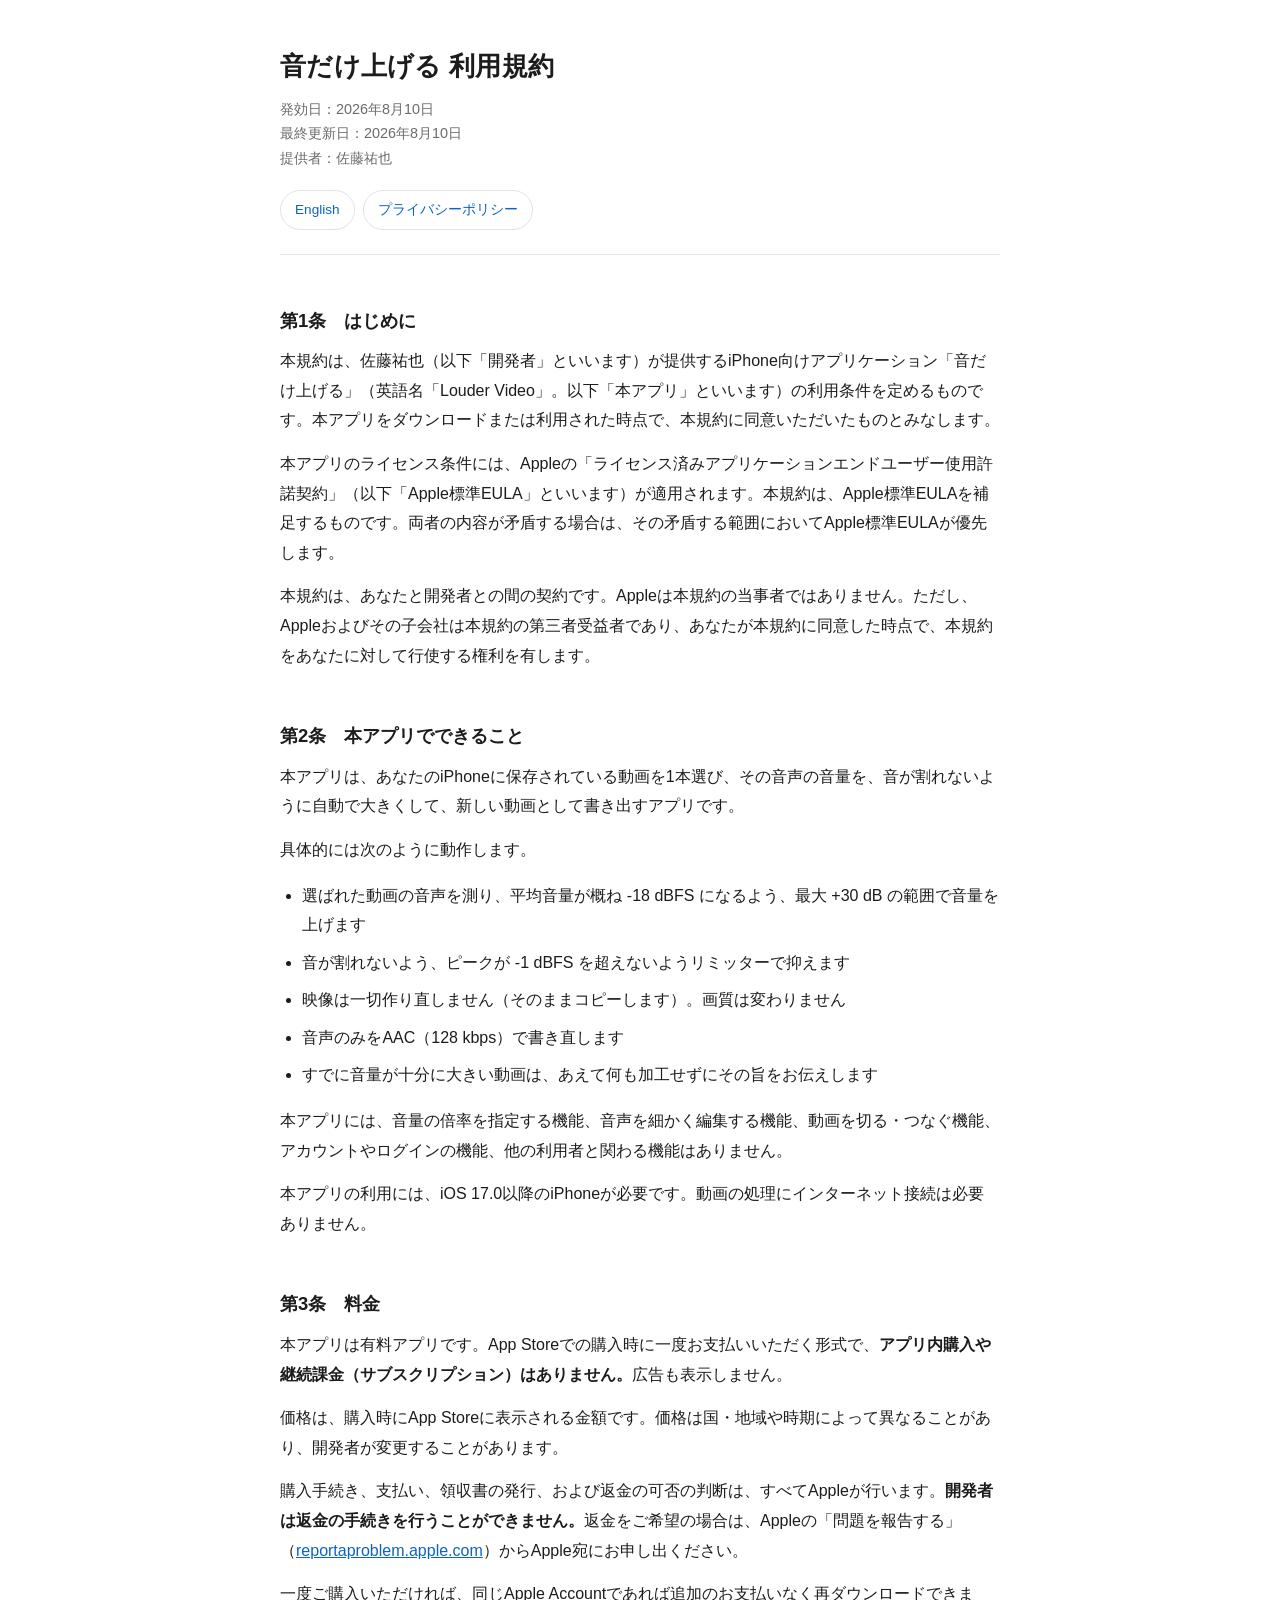
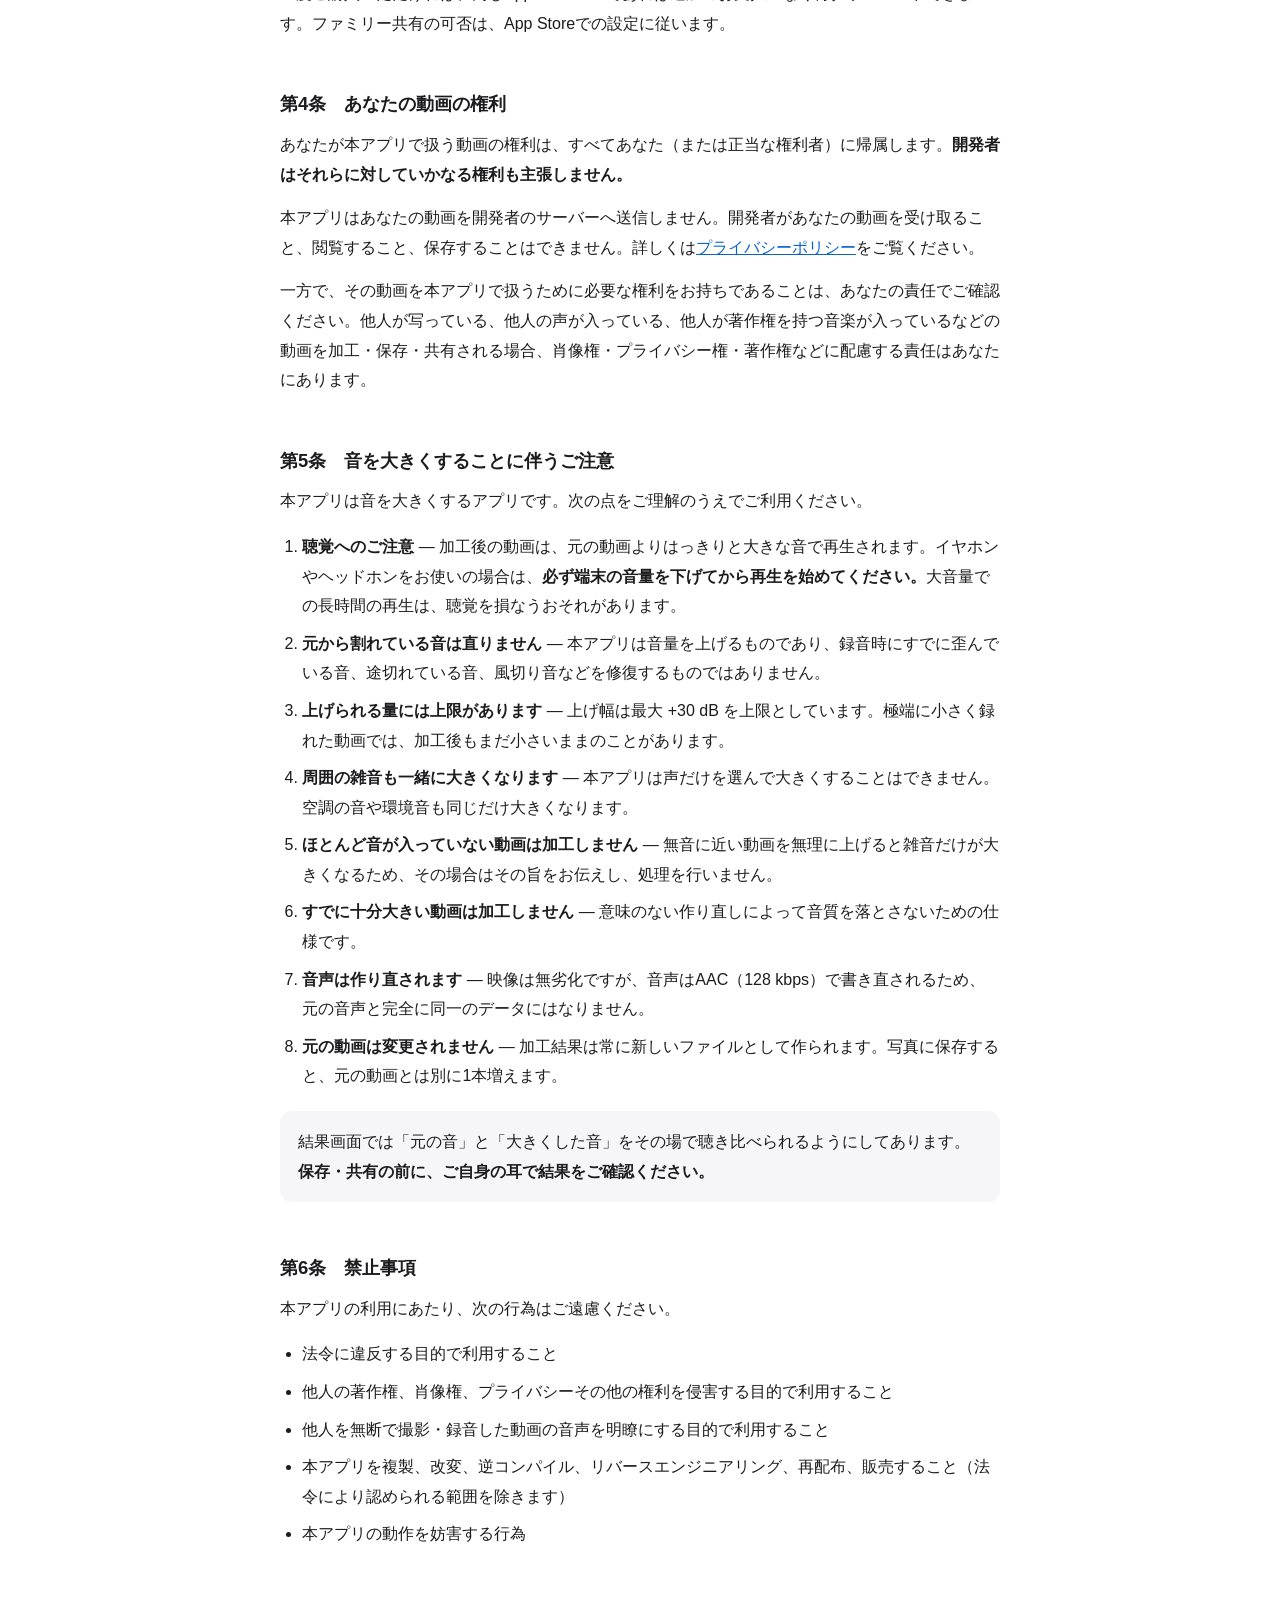
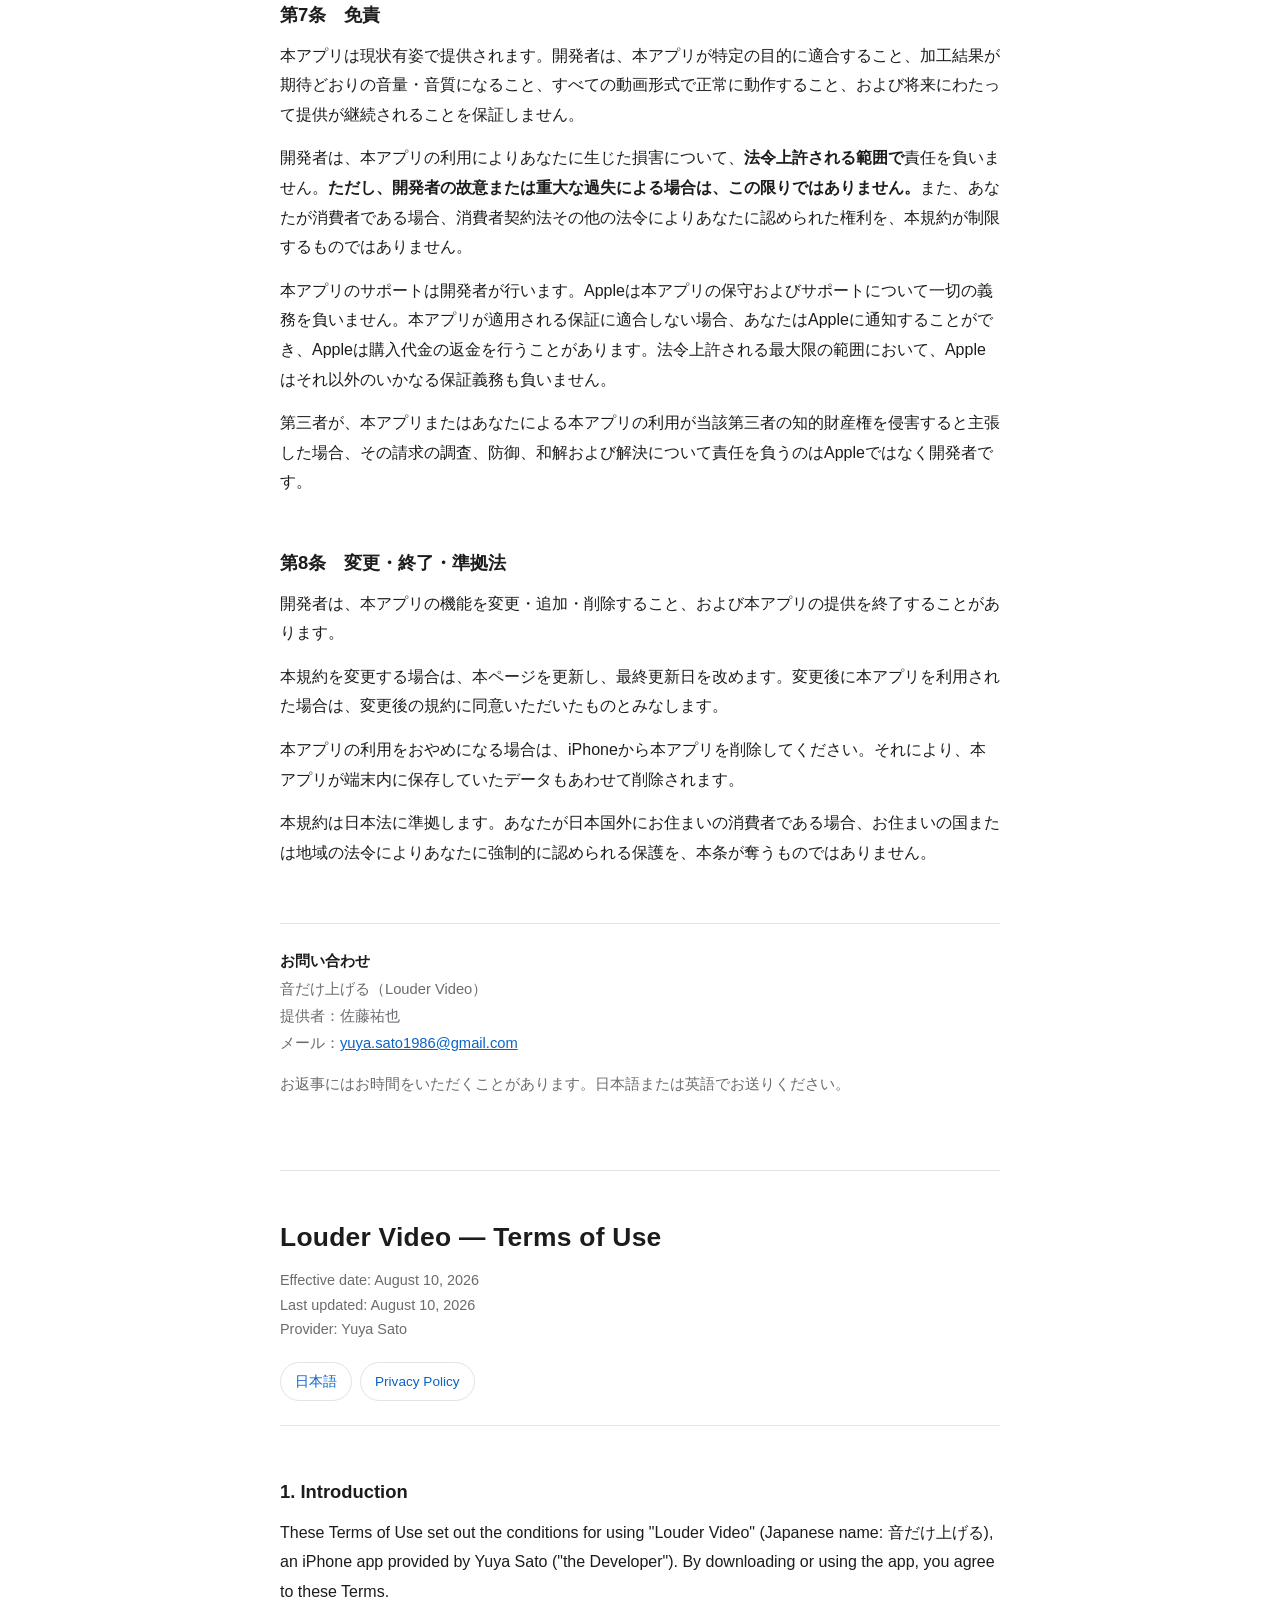
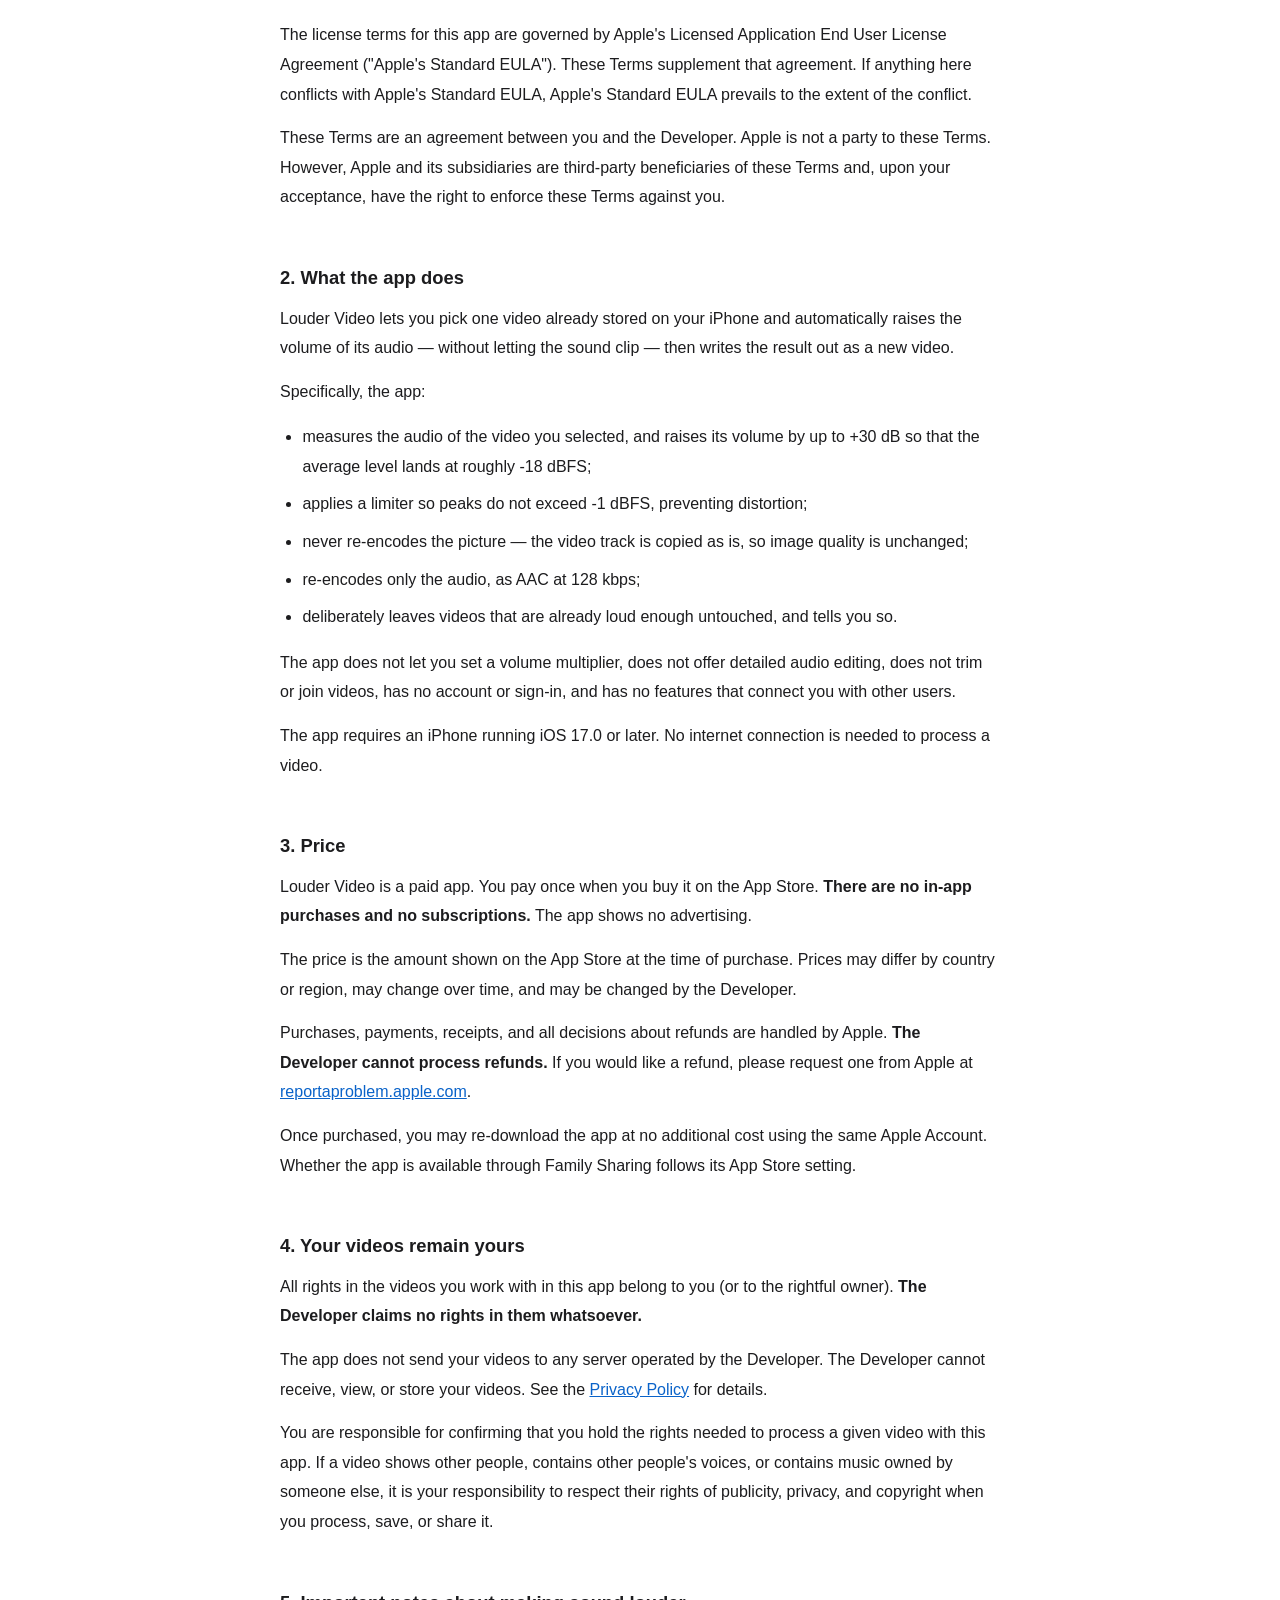
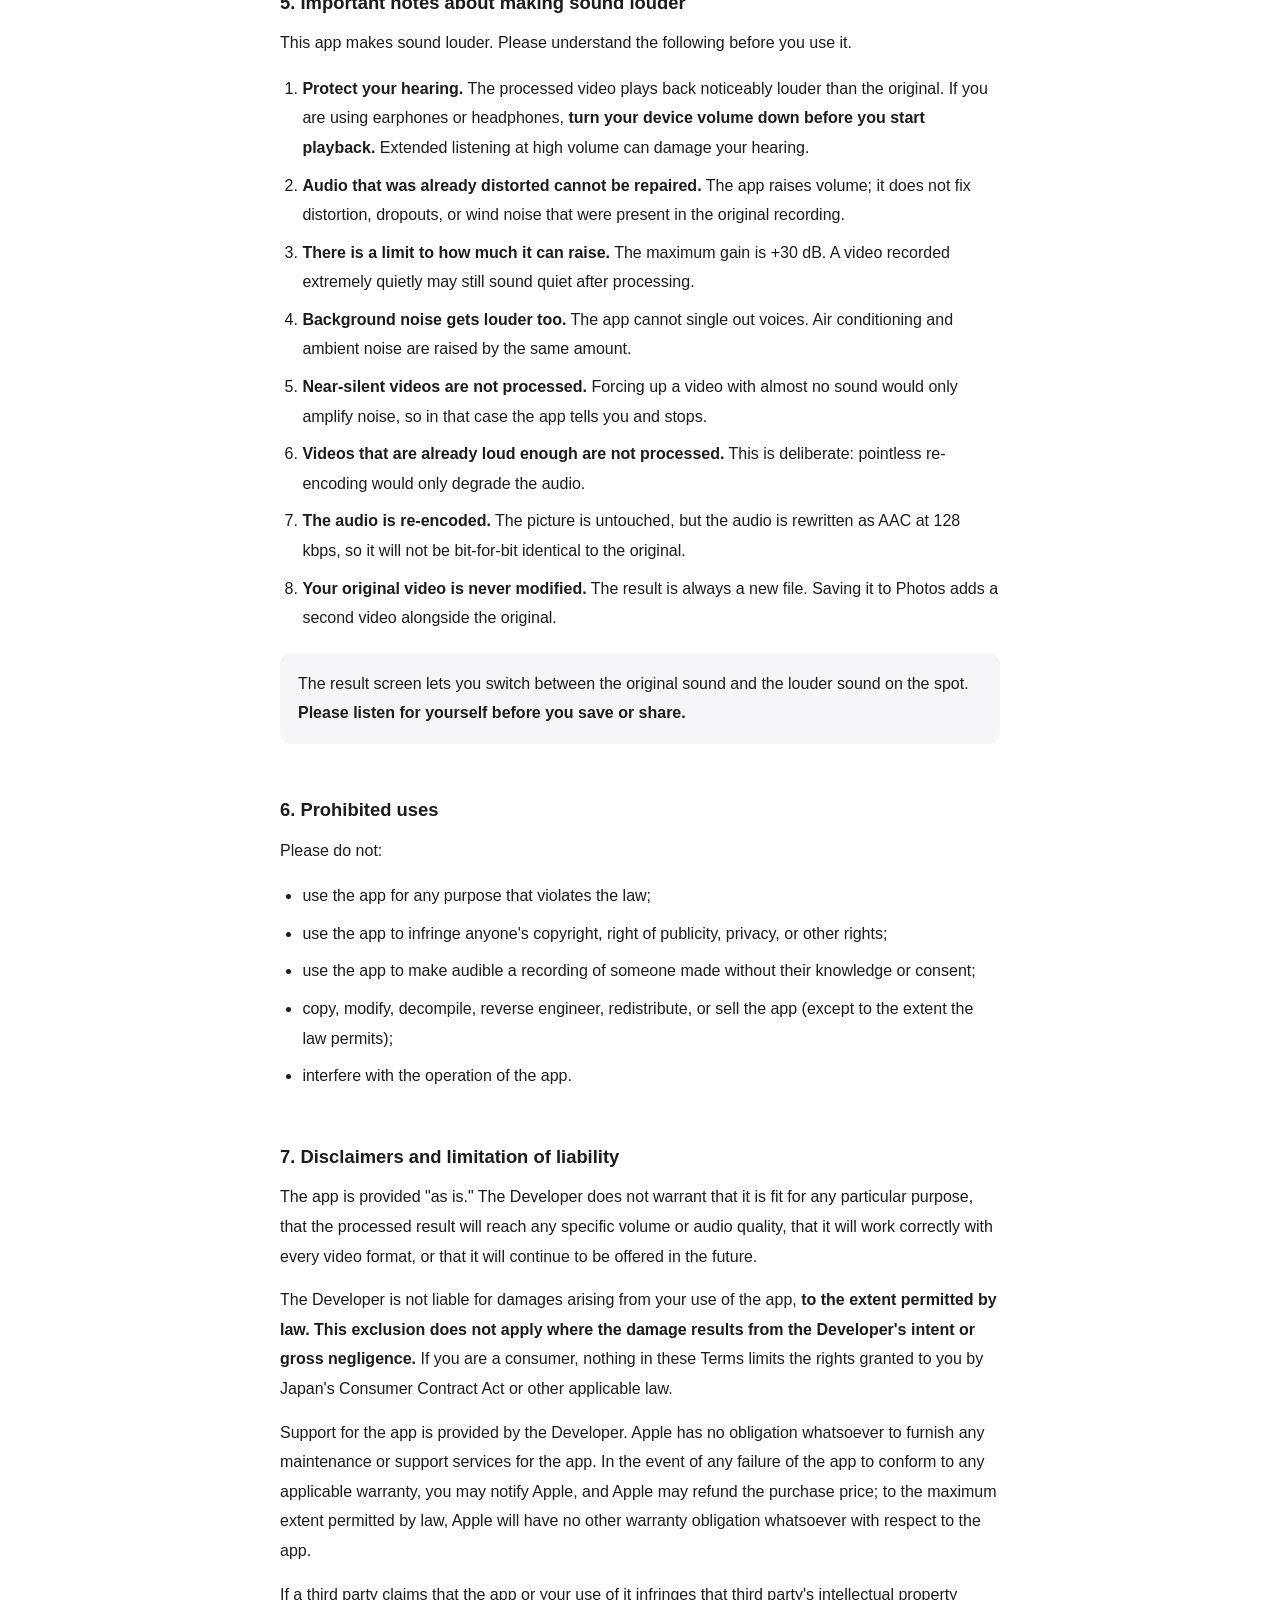
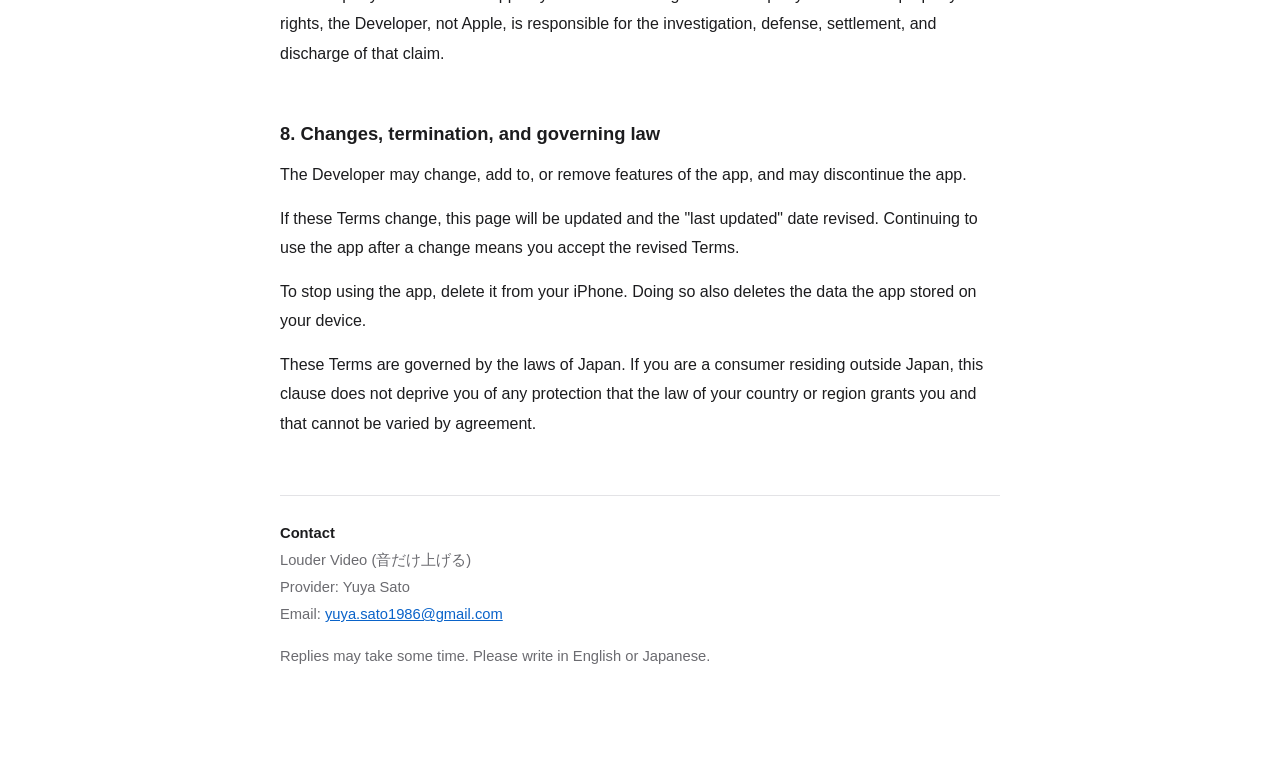
==== terms.html @ b2b2e490 "音だけ上げる (Louder Video) の利用規約とプライバシーポリシーを公開 App Store Connect に登録する公開URLのためのリポジトリ。 本体のソースは非公開のままにしたいので" ====
<!doctype html>
<html lang="ja">
<head>
<meta charset="utf-8">
<meta name="viewport" content="width=device-width, initial-scale=1">
<title>利用規約 / Terms of Use — 音だけ上げる (Louder Video)</title>
<link rel="stylesheet" href="style.css">
</head>
<body>
<main>

<!-- ==================== 日本語 ==================== -->
<section id="ja" class="lang-section" lang="ja">

<header class="doc">
  <h1>音だけ上げる 利用規約</h1>
  <p class="meta">
    発効日：2026年8月10日<br>
    最終更新日：2026年8月10日<br>
    提供者：佐藤祐也
  </p>
  <nav class="lang-switch">
    <a href="#en">English</a>
    <a href="privacy.html">プライバシーポリシー</a>
  </nav>
</header>

<h2>第1条　はじめに</h2>

<p>本規約は、佐藤祐也（以下「開発者」といいます）が提供するiPhone向けアプリケーション「音だけ上げる」（英語名「Louder Video」。以下「本アプリ」といいます）の利用条件を定めるものです。本アプリをダウンロードまたは利用された時点で、本規約に同意いただいたものとみなします。</p>

<p>本アプリのライセンス条件には、Appleの「ライセンス済みアプリケーションエンドユーザー使用許諾契約」（以下「Apple標準EULA」といいます）が適用されます。本規約は、Apple標準EULAを補足するものです。両者の内容が矛盾する場合は、その矛盾する範囲においてApple標準EULAが優先します。</p>

<p>本規約は、あなたと開発者との間の契約です。Appleは本規約の当事者ではありません。ただし、Appleおよびその子会社は本規約の第三者受益者であり、あなたが本規約に同意した時点で、本規約をあなたに対して行使する権利を有します。</p>

<h2>第2条　本アプリでできること</h2>

<p>本アプリは、あなたのiPhoneに保存されている動画を1本選び、その音声の音量を、音が割れないように自動で大きくして、新しい動画として書き出すアプリです。</p>

<p>具体的には次のように動作します。</p>
<ul>
  <li>選ばれた動画の音声を測り、平均音量が概ね -18 dBFS になるよう、最大 +30 dB の範囲で音量を上げます</li>
  <li>音が割れないよう、ピークが -1 dBFS を超えないようリミッターで抑えます</li>
  <li>映像は一切作り直しません（そのままコピーします）。画質は変わりません</li>
  <li>音声のみをAAC（128 kbps）で書き直します</li>
  <li>すでに音量が十分に大きい動画は、あえて何も加工せずにその旨をお伝えします</li>
</ul>

<p>本アプリには、音量の倍率を指定する機能、音声を細かく編集する機能、動画を切る・つなぐ機能、アカウントやログインの機能、他の利用者と関わる機能はありません。</p>

<p>本アプリの利用には、iOS 17.0以降のiPhoneが必要です。動画の処理にインターネット接続は必要ありません。</p>

<h2>第3条　料金</h2>

<p>本アプリは有料アプリです。App Storeでの購入時に一度お支払いいただく形式で、<strong>アプリ内購入や継続課金（サブスクリプション）はありません。</strong>広告も表示しません。</p>

<p>価格は、購入時にApp Storeに表示される金額です。価格は国・地域や時期によって異なることがあり、開発者が変更することがあります。</p>

<p>購入手続き、支払い、領収書の発行、および返金の可否の判断は、すべてAppleが行います。<strong>開発者は返金の手続きを行うことができません。</strong>返金をご希望の場合は、Appleの「問題を報告する」（<a href="https://reportaproblem.apple.com/">reportaproblem.apple.com</a>）からApple宛にお申し出ください。</p>

<p>一度ご購入いただければ、同じApple Accountであれば追加のお支払いなく再ダウンロードできます。ファミリー共有の可否は、App Storeでの設定に従います。</p>

<h2>第4条　あなたの動画の権利</h2>

<p>あなたが本アプリで扱う動画の権利は、すべてあなた（または正当な権利者）に帰属します。<strong>開発者はそれらに対していかなる権利も主張しません。</strong></p>

<p>本アプリはあなたの動画を開発者のサーバーへ送信しません。開発者があなたの動画を受け取ること、閲覧すること、保存することはできません。詳しくは<a href="privacy.html">プライバシーポリシー</a>をご覧ください。</p>

<p>一方で、その動画を本アプリで扱うために必要な権利をお持ちであることは、あなたの責任でご確認ください。他人が写っている、他人の声が入っている、他人が著作権を持つ音楽が入っているなどの動画を加工・保存・共有される場合、肖像権・プライバシー権・著作権などに配慮する責任はあなたにあります。</p>

<h2>第5条　音を大きくすることに伴うご注意</h2>

<p>本アプリは音を大きくするアプリです。次の点をご理解のうえでご利用ください。</p>

<ol>
  <li><strong>聴覚へのご注意</strong> — 加工後の動画は、元の動画よりはっきりと大きな音で再生されます。イヤホンやヘッドホンをお使いの場合は、<strong>必ず端末の音量を下げてから再生を始めてください。</strong>大音量での長時間の再生は、聴覚を損なうおそれがあります。</li>
  <li><strong>元から割れている音は直りません</strong> — 本アプリは音量を上げるものであり、録音時にすでに歪んでいる音、途切れている音、風切り音などを修復するものではありません。</li>
  <li><strong>上げられる量には上限があります</strong> — 上げ幅は最大 +30 dB を上限としています。極端に小さく録れた動画では、加工後もまだ小さいままのことがあります。</li>
  <li><strong>周囲の雑音も一緒に大きくなります</strong> — 本アプリは声だけを選んで大きくすることはできません。空調の音や環境音も同じだけ大きくなります。</li>
  <li><strong>ほとんど音が入っていない動画は加工しません</strong> — 無音に近い動画を無理に上げると雑音だけが大きくなるため、その場合はその旨をお伝えし、処理を行いません。</li>
  <li><strong>すでに十分大きい動画は加工しません</strong> — 意味のない作り直しによって音質を落とさないための仕様です。</li>
  <li><strong>音声は作り直されます</strong> — 映像は無劣化ですが、音声はAAC（128 kbps）で書き直されるため、元の音声と完全に同一のデータにはなりません。</li>
  <li><strong>元の動画は変更されません</strong> — 加工結果は常に新しいファイルとして作られます。写真に保存すると、元の動画とは別に1本増えます。</li>
</ol>

<div class="note">
  <p>結果画面では「元の音」と「大きくした音」をその場で聴き比べられるようにしてあります。<strong>保存・共有の前に、ご自身の耳で結果をご確認ください。</strong></p>
</div>

<h2>第6条　禁止事項</h2>

<p>本アプリの利用にあたり、次の行為はご遠慮ください。</p>
<ul>
  <li>法令に違反する目的で利用すること</li>
  <li>他人の著作権、肖像権、プライバシーその他の権利を侵害する目的で利用すること</li>
  <li>他人を無断で撮影・録音した動画の音声を明瞭にする目的で利用すること</li>
  <li>本アプリを複製、改変、逆コンパイル、リバースエンジニアリング、再配布、販売すること（法令により認められる範囲を除きます）</li>
  <li>本アプリの動作を妨害する行為</li>
</ul>

<h2>第7条　免責</h2>

<p>本アプリは現状有姿で提供されます。開発者は、本アプリが特定の目的に適合すること、加工結果が期待どおりの音量・音質になること、すべての動画形式で正常に動作すること、および将来にわたって提供が継続されることを保証しません。</p>

<p>開発者は、本アプリの利用によりあなたに生じた損害について、<strong>法令上許される範囲で</strong>責任を負いません。<strong>ただし、開発者の故意または重大な過失による場合は、この限りではありません。</strong>また、あなたが消費者である場合、消費者契約法その他の法令によりあなたに認められた権利を、本規約が制限するものではありません。</p>

<p>本アプリのサポートは開発者が行います。Appleは本アプリの保守およびサポートについて一切の義務を負いません。本アプリが適用される保証に適合しない場合、あなたはAppleに通知することができ、Appleは購入代金の返金を行うことがあります。法令上許される最大限の範囲において、Appleはそれ以外のいかなる保証義務も負いません。</p>

<p>第三者が、本アプリまたはあなたによる本アプリの利用が当該第三者の知的財産権を侵害すると主張した場合、その請求の調査、防御、和解および解決について責任を負うのはAppleではなく開発者です。</p>

<h2>第8条　変更・終了・準拠法</h2>

<p>開発者は、本アプリの機能を変更・追加・削除すること、および本アプリの提供を終了することがあります。</p>

<p>本規約を変更する場合は、本ページを更新し、最終更新日を改めます。変更後に本アプリを利用された場合は、変更後の規約に同意いただいたものとみなします。</p>

<p>本アプリの利用をおやめになる場合は、iPhoneから本アプリを削除してください。それにより、本アプリが端末内に保存していたデータもあわせて削除されます。</p>

<p>本規約は日本法に準拠します。あなたが日本国外にお住まいの消費者である場合、お住まいの国または地域の法令によりあなたに強制的に認められる保護を、本条が奪うものではありません。</p>

<footer class="doc">
  <p><strong>お問い合わせ</strong><br>
  音だけ上げる（Louder Video）<br>
  提供者：佐藤祐也<br>
  メール：<a href="mailto:yuya.sato1986@gmail.com">yuya.sato1986@gmail.com</a></p>
  <p>お返事にはお時間をいただくことがあります。日本語または英語でお送りください。</p>
</footer>

</section>

<hr class="section">

<!-- ==================== English ==================== -->
<section id="en" class="lang-section" lang="en">

<header class="doc">
  <h1>Louder Video — Terms of Use</h1>
  <p class="meta">
    Effective date: August 10, 2026<br>
    Last updated: August 10, 2026<br>
    Provider: Yuya Sato
  </p>
  <nav class="lang-switch">
    <a href="#ja">日本語</a>
    <a href="privacy.html#en">Privacy Policy</a>
  </nav>
</header>

<h2>1. Introduction</h2>

<p>These Terms of Use set out the conditions for using "Louder Video" (Japanese name: 音だけ上げる), an iPhone app provided by Yuya Sato ("the Developer"). By downloading or using the app, you agree to these Terms.</p>

<p>The license terms for this app are governed by Apple's Licensed Application End User License Agreement ("Apple's Standard EULA"). These Terms supplement that agreement. If anything here conflicts with Apple's Standard EULA, Apple's Standard EULA prevails to the extent of the conflict.</p>

<p>These Terms are an agreement between you and the Developer. Apple is not a party to these Terms. However, Apple and its subsidiaries are third-party beneficiaries of these Terms and, upon your acceptance, have the right to enforce these Terms against you.</p>

<h2>2. What the app does</h2>

<p>Louder Video lets you pick one video already stored on your iPhone and automatically raises the volume of its audio — without letting the sound clip — then writes the result out as a new video.</p>

<p>Specifically, the app:</p>
<ul>
  <li>measures the audio of the video you selected, and raises its volume by up to +30 dB so that the average level lands at roughly -18 dBFS;</li>
  <li>applies a limiter so peaks do not exceed -1 dBFS, preventing distortion;</li>
  <li>never re-encodes the picture — the video track is copied as is, so image quality is unchanged;</li>
  <li>re-encodes only the audio, as AAC at 128 kbps;</li>
  <li>deliberately leaves videos that are already loud enough untouched, and tells you so.</li>
</ul>

<p>The app does not let you set a volume multiplier, does not offer detailed audio editing, does not trim or join videos, has no account or sign-in, and has no features that connect you with other users.</p>

<p>The app requires an iPhone running iOS 17.0 or later. No internet connection is needed to process a video.</p>

<h2>3. Price</h2>

<p>Louder Video is a paid app. You pay once when you buy it on the App Store. <strong>There are no in-app purchases and no subscriptions.</strong> The app shows no advertising.</p>

<p>The price is the amount shown on the App Store at the time of purchase. Prices may differ by country or region, may change over time, and may be changed by the Developer.</p>

<p>Purchases, payments, receipts, and all decisions about refunds are handled by Apple. <strong>The Developer cannot process refunds.</strong> If you would like a refund, please request one from Apple at <a href="https://reportaproblem.apple.com/">reportaproblem.apple.com</a>.</p>

<p>Once purchased, you may re-download the app at no additional cost using the same Apple Account. Whether the app is available through Family Sharing follows its App Store setting.</p>

<h2>4. Your videos remain yours</h2>

<p>All rights in the videos you work with in this app belong to you (or to the rightful owner). <strong>The Developer claims no rights in them whatsoever.</strong></p>

<p>The app does not send your videos to any server operated by the Developer. The Developer cannot receive, view, or store your videos. See the <a href="privacy.html#en">Privacy Policy</a> for details.</p>

<p>You are responsible for confirming that you hold the rights needed to process a given video with this app. If a video shows other people, contains other people's voices, or contains music owned by someone else, it is your responsibility to respect their rights of publicity, privacy, and copyright when you process, save, or share it.</p>

<h2>5. Important notes about making sound louder</h2>

<p>This app makes sound louder. Please understand the following before you use it.</p>

<ol>
  <li><strong>Protect your hearing.</strong> The processed video plays back noticeably louder than the original. If you are using earphones or headphones, <strong>turn your device volume down before you start playback.</strong> Extended listening at high volume can damage your hearing.</li>
  <li><strong>Audio that was already distorted cannot be repaired.</strong> The app raises volume; it does not fix distortion, dropouts, or wind noise that were present in the original recording.</li>
  <li><strong>There is a limit to how much it can raise.</strong> The maximum gain is +30 dB. A video recorded extremely quietly may still sound quiet after processing.</li>
  <li><strong>Background noise gets louder too.</strong> The app cannot single out voices. Air conditioning and ambient noise are raised by the same amount.</li>
  <li><strong>Near-silent videos are not processed.</strong> Forcing up a video with almost no sound would only amplify noise, so in that case the app tells you and stops.</li>
  <li><strong>Videos that are already loud enough are not processed.</strong> This is deliberate: pointless re-encoding would only degrade the audio.</li>
  <li><strong>The audio is re-encoded.</strong> The picture is untouched, but the audio is rewritten as AAC at 128 kbps, so it will not be bit-for-bit identical to the original.</li>
  <li><strong>Your original video is never modified.</strong> The result is always a new file. Saving it to Photos adds a second video alongside the original.</li>
</ol>

<div class="note">
  <p>The result screen lets you switch between the original sound and the louder sound on the spot. <strong>Please listen for yourself before you save or share.</strong></p>
</div>

<h2>6. Prohibited uses</h2>

<p>Please do not:</p>
<ul>
  <li>use the app for any purpose that violates the law;</li>
  <li>use the app to infringe anyone's copyright, right of publicity, privacy, or other rights;</li>
  <li>use the app to make audible a recording of someone made without their knowledge or consent;</li>
  <li>copy, modify, decompile, reverse engineer, redistribute, or sell the app (except to the extent the law permits);</li>
  <li>interfere with the operation of the app.</li>
</ul>

<h2>7. Disclaimers and limitation of liability</h2>

<p>The app is provided "as is." The Developer does not warrant that it is fit for any particular purpose, that the processed result will reach any specific volume or audio quality, that it will work correctly with every video format, or that it will continue to be offered in the future.</p>

<p>The Developer is not liable for damages arising from your use of the app, <strong>to the extent permitted by law. This exclusion does not apply where the damage results from the Developer's intent or gross negligence.</strong> If you are a consumer, nothing in these Terms limits the rights granted to you by Japan's Consumer Contract Act or other applicable law.</p>

<p>Support for the app is provided by the Developer. Apple has no obligation whatsoever to furnish any maintenance or support services for the app. In the event of any failure of the app to conform to any applicable warranty, you may notify Apple, and Apple may refund the purchase price; to the maximum extent permitted by law, Apple will have no other warranty obligation whatsoever with respect to the app.</p>

<p>If a third party claims that the app or your use of it infringes that third party's intellectual property rights, the Developer, not Apple, is responsible for the investigation, defense, settlement, and discharge of that claim.</p>

<h2>8. Changes, termination, and governing law</h2>

<p>The Developer may change, add to, or remove features of the app, and may discontinue the app.</p>

<p>If these Terms change, this page will be updated and the "last updated" date revised. Continuing to use the app after a change means you accept the revised Terms.</p>

<p>To stop using the app, delete it from your iPhone. Doing so also deletes the data the app stored on your device.</p>

<p>These Terms are governed by the laws of Japan. If you are a consumer residing outside Japan, this clause does not deprive you of any protection that the law of your country or region grants you and that cannot be varied by agreement.</p>

<footer class="doc">
  <p><strong>Contact</strong><br>
  Louder Video (音だけ上げる)<br>
  Provider: Yuya Sato<br>
  Email: <a href="mailto:yuya.sato1986@gmail.com">yuya.sato1986@gmail.com</a></p>
  <p>Replies may take some time. Please write in English or Japanese.</p>
</footer>

</section>

</main>
</body>
</html>
---- style.css ----
/* 音だけ上げる / Louder Video — 法的文書の共通スタイル */

:root {
  --bg: #ffffff;
  --fg: #1c1c1e;
  --muted: #6b6b70;
  --line: #e3e3e6;
  --accent: #0a63c9;
  --card: #f6f6f8;
}

@media (prefers-color-scheme: dark) {
  :root {
    --bg: #131315;
    --fg: #ececef;
    --muted: #9a9aa0;
    --line: #303034;
    --accent: #6fb0ff;
    --card: #1d1d20;
  }
}

* { box-sizing: border-box; }

html { -webkit-text-size-adjust: 100%; }

body {
  margin: 0;
  padding: 0 20px 96px;
  background: var(--bg);
  color: var(--fg);
  font-family: -apple-system, BlinkMacSystemFont, "Hiragino Sans", "Noto Sans JP", "Segoe UI", Roboto, sans-serif;
  font-size: 16px;
  line-height: 1.85;
  -webkit-font-smoothing: antialiased;
}

main {
  max-width: 720px;
  margin: 0 auto;
}

header.doc {
  padding: 48px 0 24px;
  border-bottom: 1px solid var(--line);
  margin-bottom: 32px;
}

h1 {
  font-size: 1.65rem;
  line-height: 1.4;
  margin: 0 0 12px;
  letter-spacing: 0.01em;
}

h2 {
  font-size: 1.15rem;
  margin: 44px 0 12px;
  padding-top: 8px;
  line-height: 1.5;
}

h3 {
  font-size: 1rem;
  margin: 28px 0 8px;
}

p, li { margin: 0 0 14px; }

ul, ol { padding-left: 1.4em; }

li { margin-bottom: 8px; }

.meta {
  color: var(--muted);
  font-size: 0.9rem;
  line-height: 1.7;
  margin: 0;
}

.lang-switch {
  display: flex;
  gap: 8px;
  margin: 20px 0 0;
  flex-wrap: wrap;
}

.lang-switch a {
  display: inline-block;
  padding: 6px 14px;
  border: 1px solid var(--line);
  border-radius: 999px;
  font-size: 0.85rem;
  text-decoration: none;
  color: var(--accent);
}

a { color: var(--accent); }

.note {
  background: var(--card);
  border-radius: 12px;
  padding: 16px 18px;
  margin: 20px 0;
}

.note p:last-child { margin-bottom: 0; }

.table-wrap {
  overflow-x: auto;
  margin: 16px 0 20px;
  -webkit-overflow-scrolling: touch;
}

table {
  border-collapse: collapse;
  width: 100%;
  min-width: 460px;
  font-size: 0.92rem;
}

th, td {
  border: 1px solid var(--line);
  padding: 10px 12px;
  text-align: left;
  vertical-align: top;
  line-height: 1.65;
}

th { background: var(--card); font-weight: 600; }

hr.section {
  border: 0;
  border-top: 1px solid var(--line);
  margin: 72px 0 0;
}

footer.doc {
  margin-top: 56px;
  padding-top: 24px;
  border-top: 1px solid var(--line);
  color: var(--muted);
  font-size: 0.92rem;
}

footer.doc strong { color: var(--fg); }

.lang-section { scroll-margin-top: 24px; }
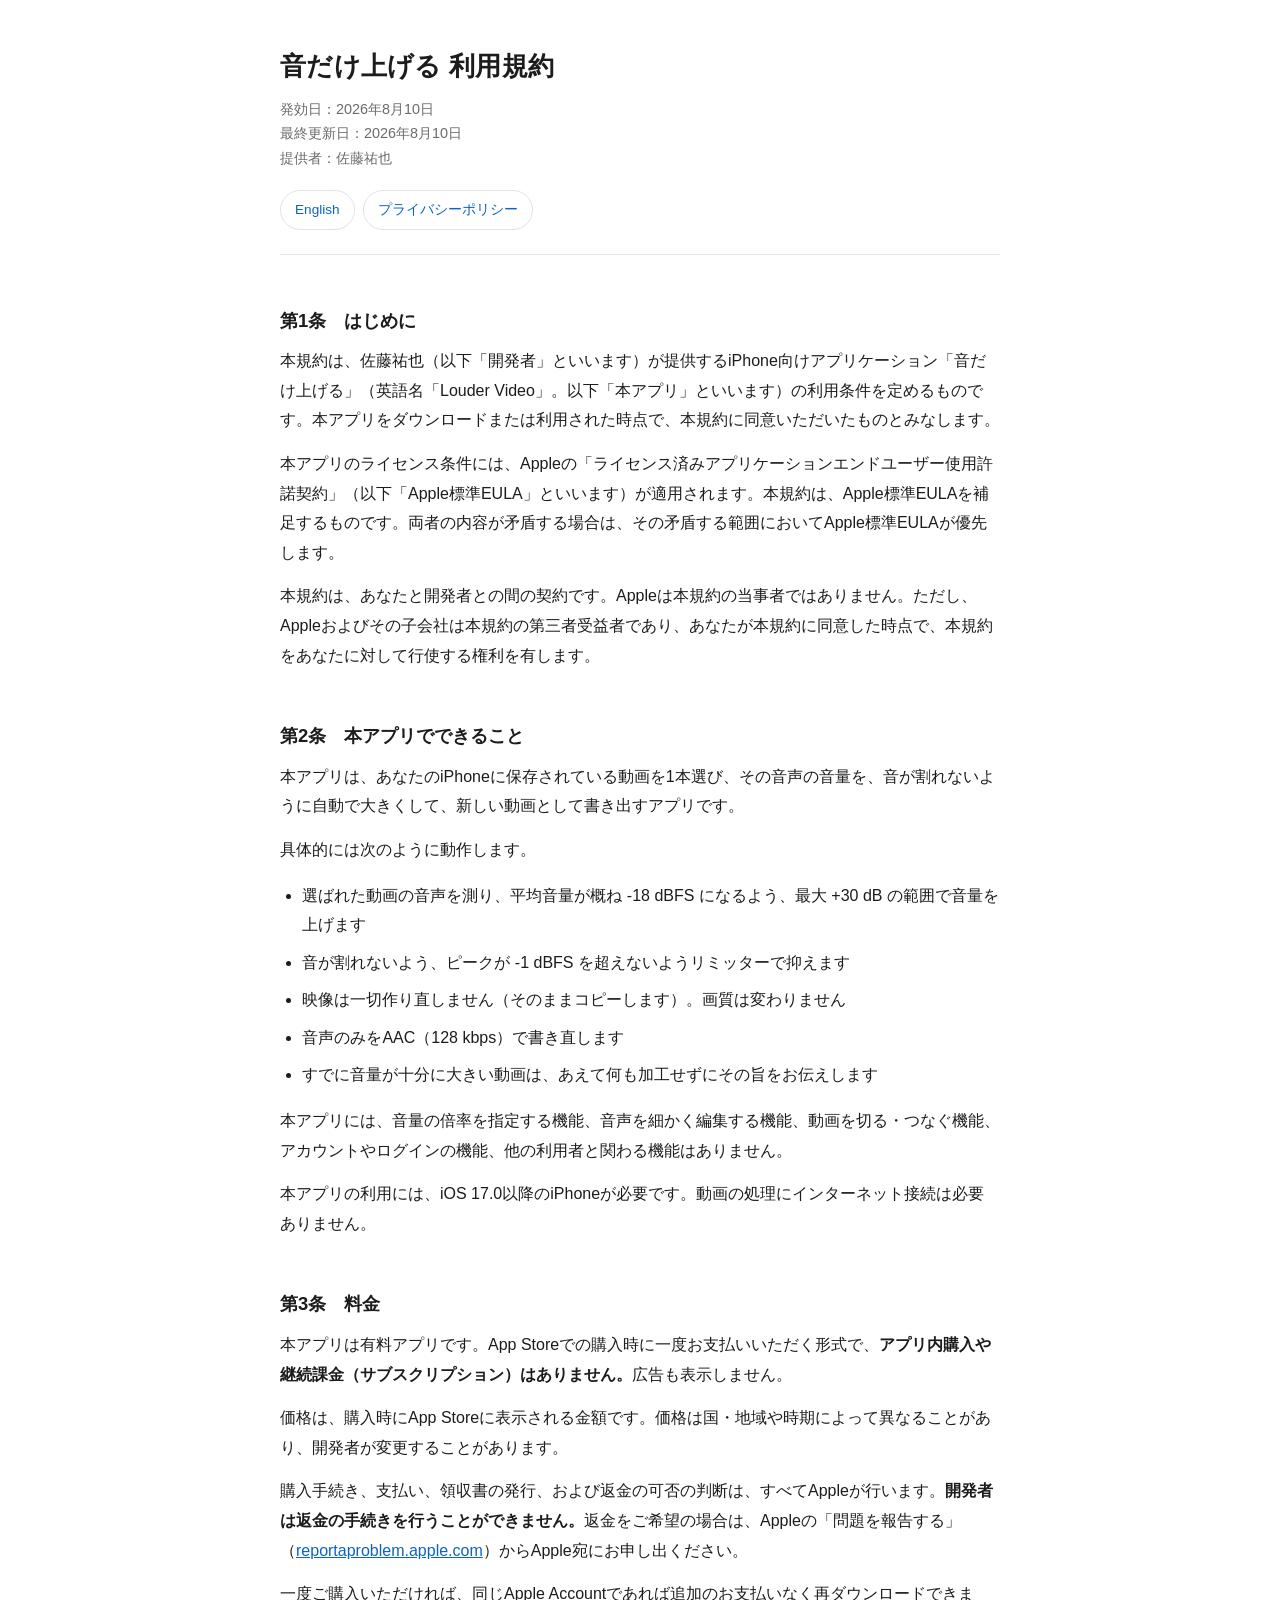
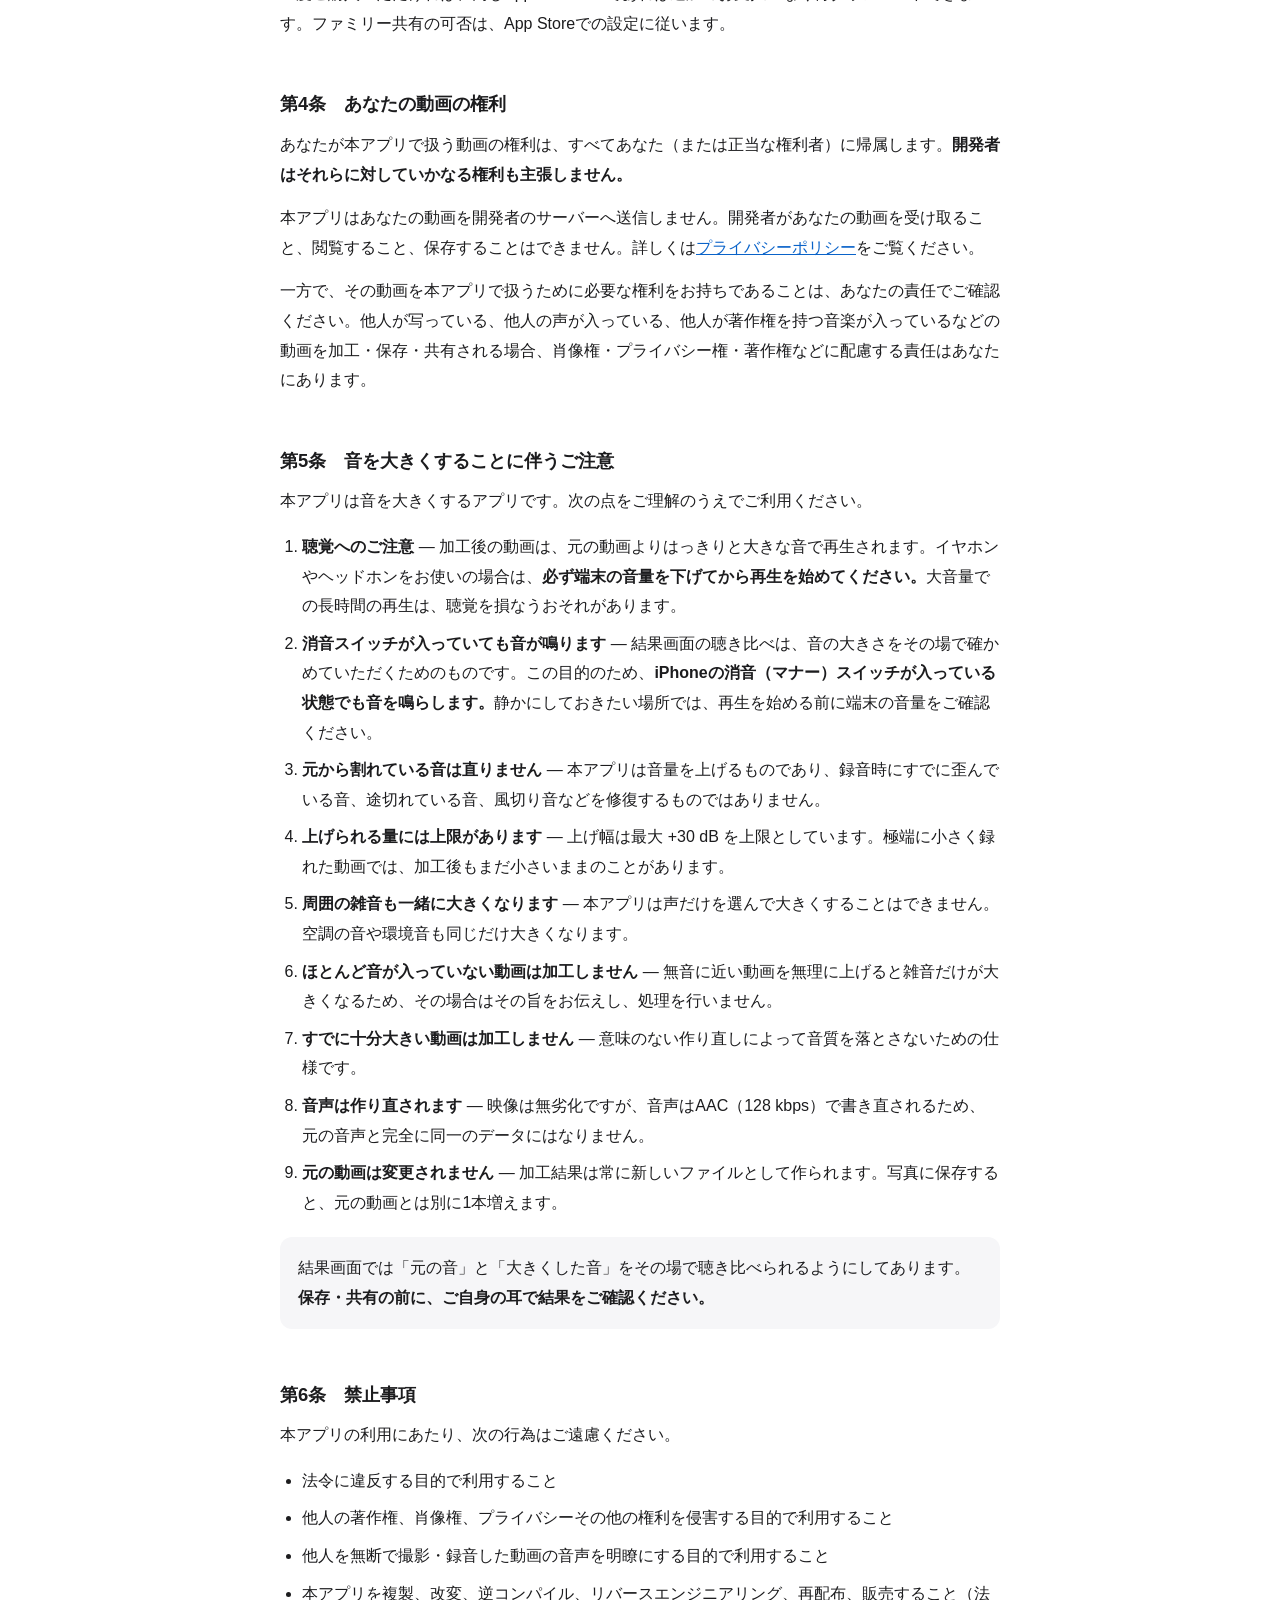
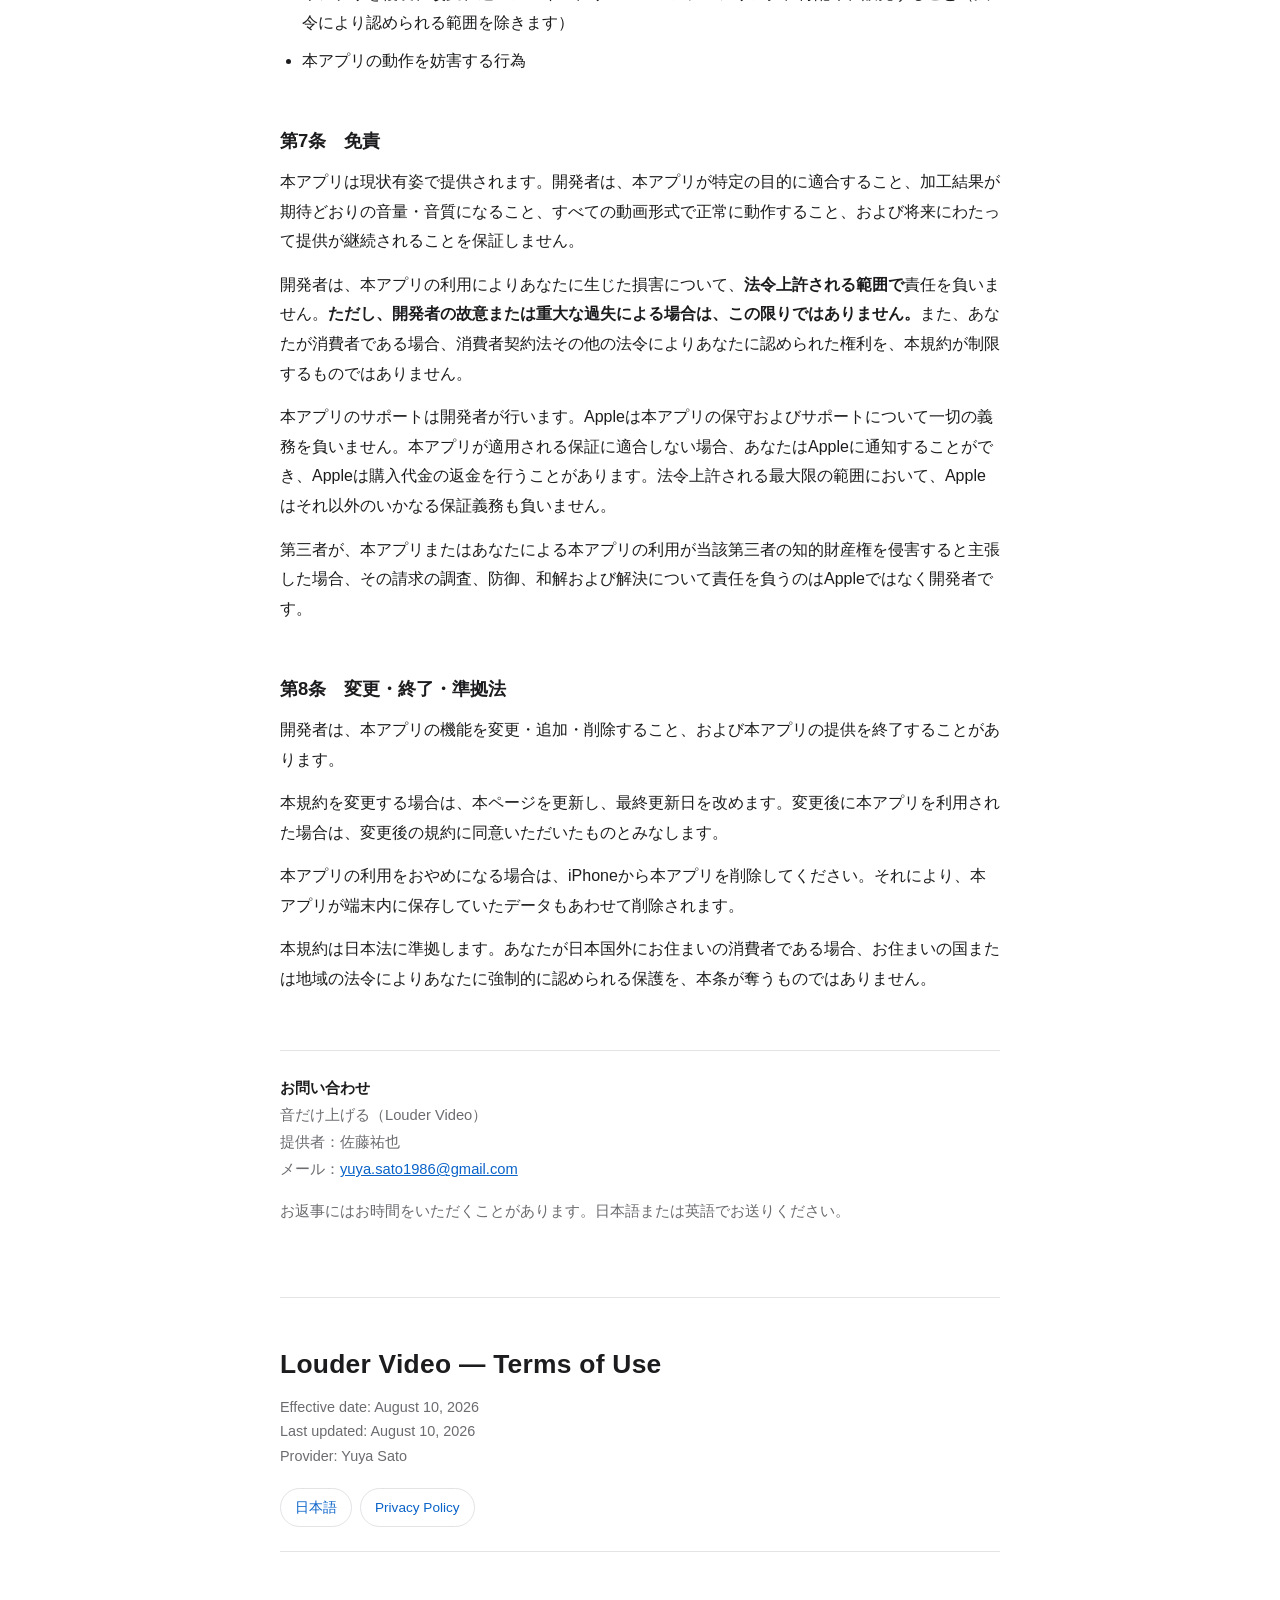
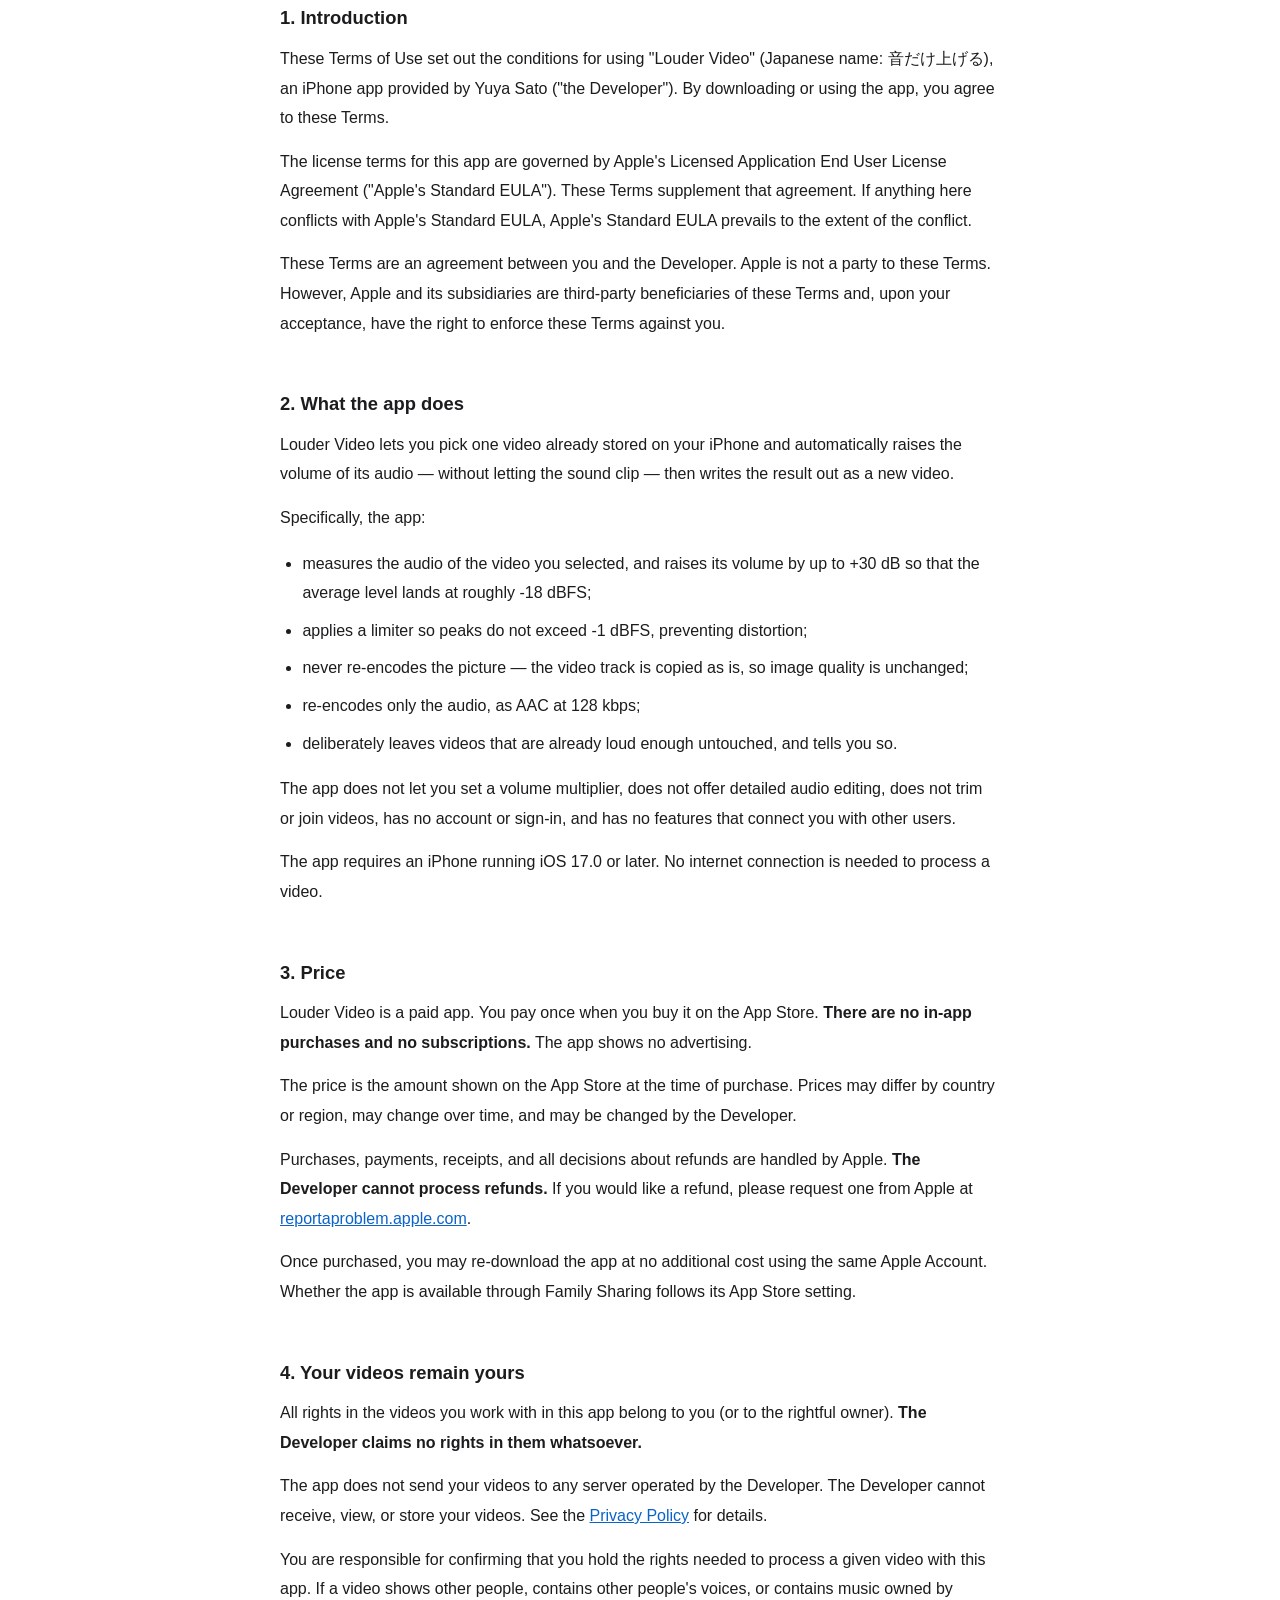
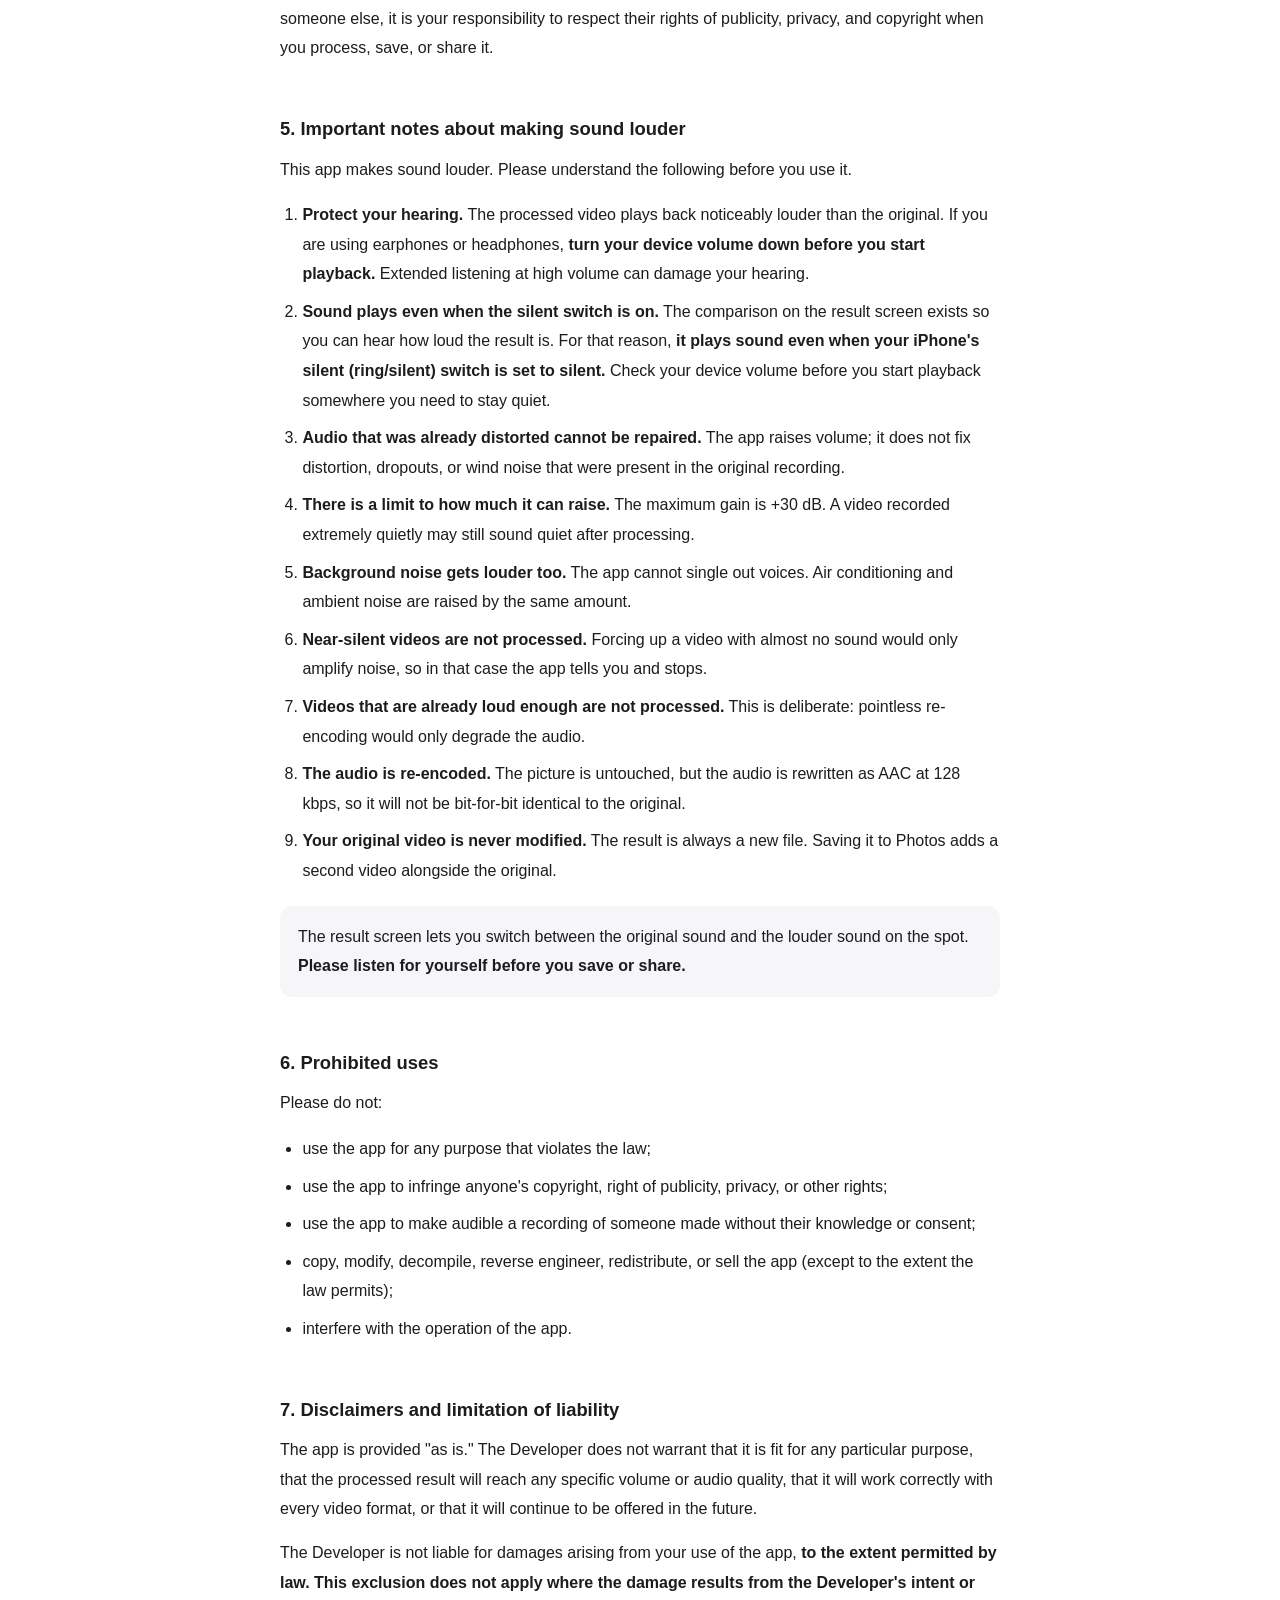
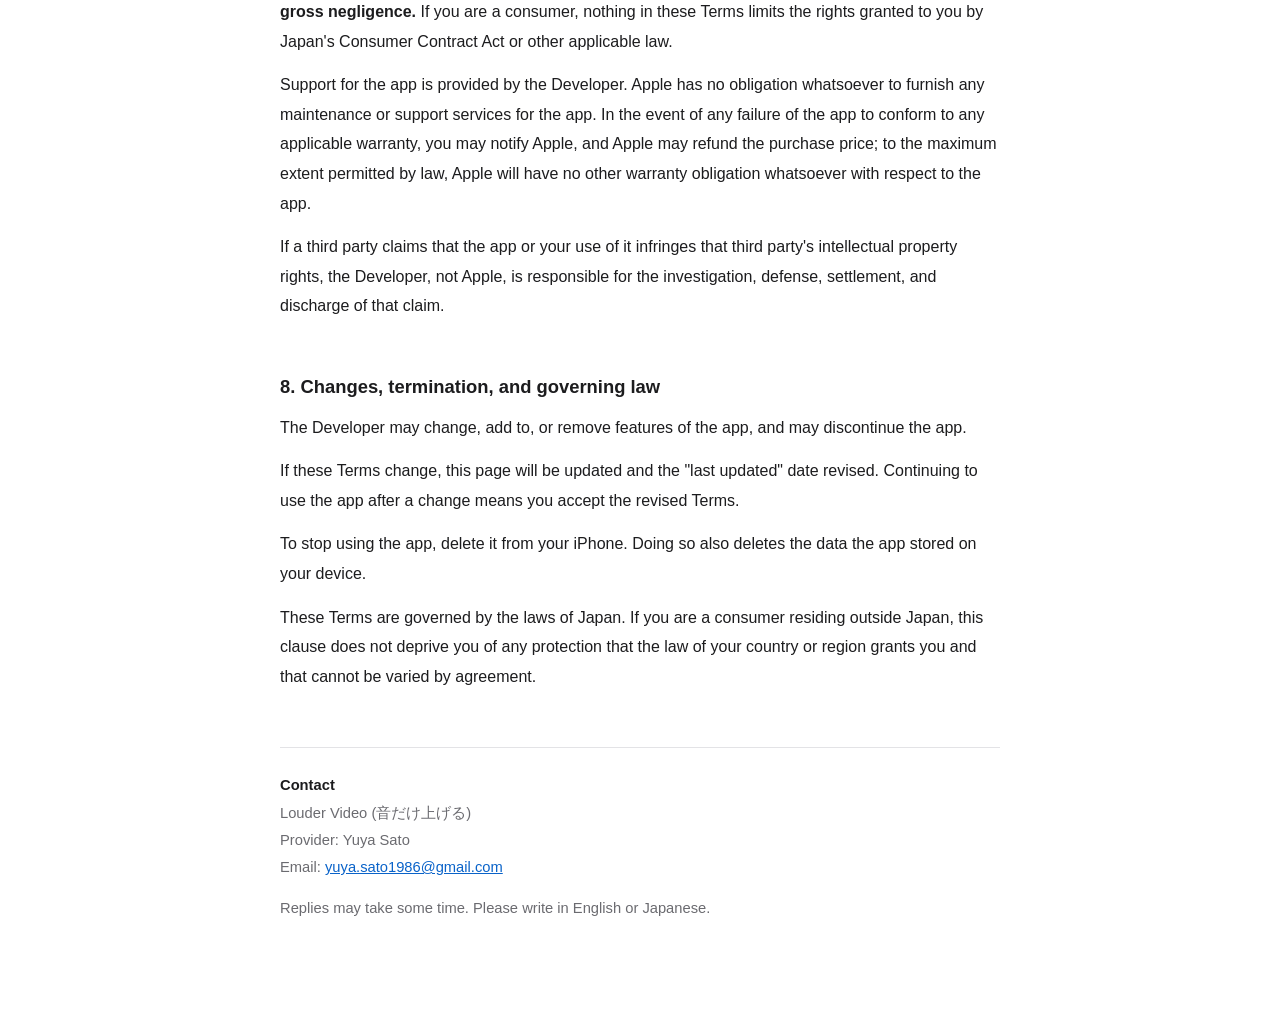
==== commit f68e7038: "利用規約: 消音スイッチが入っていても聴き比べの音が鳴ることを明記(日英)" ====
--- a/terms.html
+++ b/terms.html
@@ -74,6 +74,7 @@
 
 <ol>
   <li><strong>聴覚へのご注意</strong> — 加工後の動画は、元の動画よりはっきりと大きな音で再生されます。イヤホンやヘッドホンをお使いの場合は、<strong>必ず端末の音量を下げてから再生を始めてください。</strong>大音量での長時間の再生は、聴覚を損なうおそれがあります。</li>
+  <li><strong>消音スイッチが入っていても音が鳴ります</strong> — 結果画面の聴き比べは、音の大きさをその場で確かめていただくためのものです。この目的のため、<strong>iPhoneの消音（マナー）スイッチが入っている状態でも音を鳴らします。</strong>静かにしておきたい場所では、再生を始める前に端末の音量をご確認ください。</li>
   <li><strong>元から割れている音は直りません</strong> — 本アプリは音量を上げるものであり、録音時にすでに歪んでいる音、途切れている音、風切り音などを修復するものではありません。</li>
   <li><strong>上げられる量には上限があります</strong> — 上げ幅は最大 +30 dB を上限としています。極端に小さく録れた動画では、加工後もまだ小さいままのことがあります。</li>
   <li><strong>周囲の雑音も一緒に大きくなります</strong> — 本アプリは声だけを選んで大きくすることはできません。空調の音や環境音も同じだけ大きくなります。</li>
@@ -195,6 +196,7 @@
 
 <ol>
   <li><strong>Protect your hearing.</strong> The processed video plays back noticeably louder than the original. If you are using earphones or headphones, <strong>turn your device volume down before you start playback.</strong> Extended listening at high volume can damage your hearing.</li>
+  <li><strong>Sound plays even when the silent switch is on.</strong> The comparison on the result screen exists so you can hear how loud the result is. For that reason, <strong>it plays sound even when your iPhone's silent (ring/silent) switch is set to silent.</strong> Check your device volume before you start playback somewhere you need to stay quiet.</li>
   <li><strong>Audio that was already distorted cannot be repaired.</strong> The app raises volume; it does not fix distortion, dropouts, or wind noise that were present in the original recording.</li>
   <li><strong>There is a limit to how much it can raise.</strong> The maximum gain is +30 dB. A video recorded extremely quietly may still sound quiet after processing.</li>
   <li><strong>Background noise gets louder too.</strong> The app cannot single out voices. Air conditioning and ambient noise are raised by the same amount.</li>
